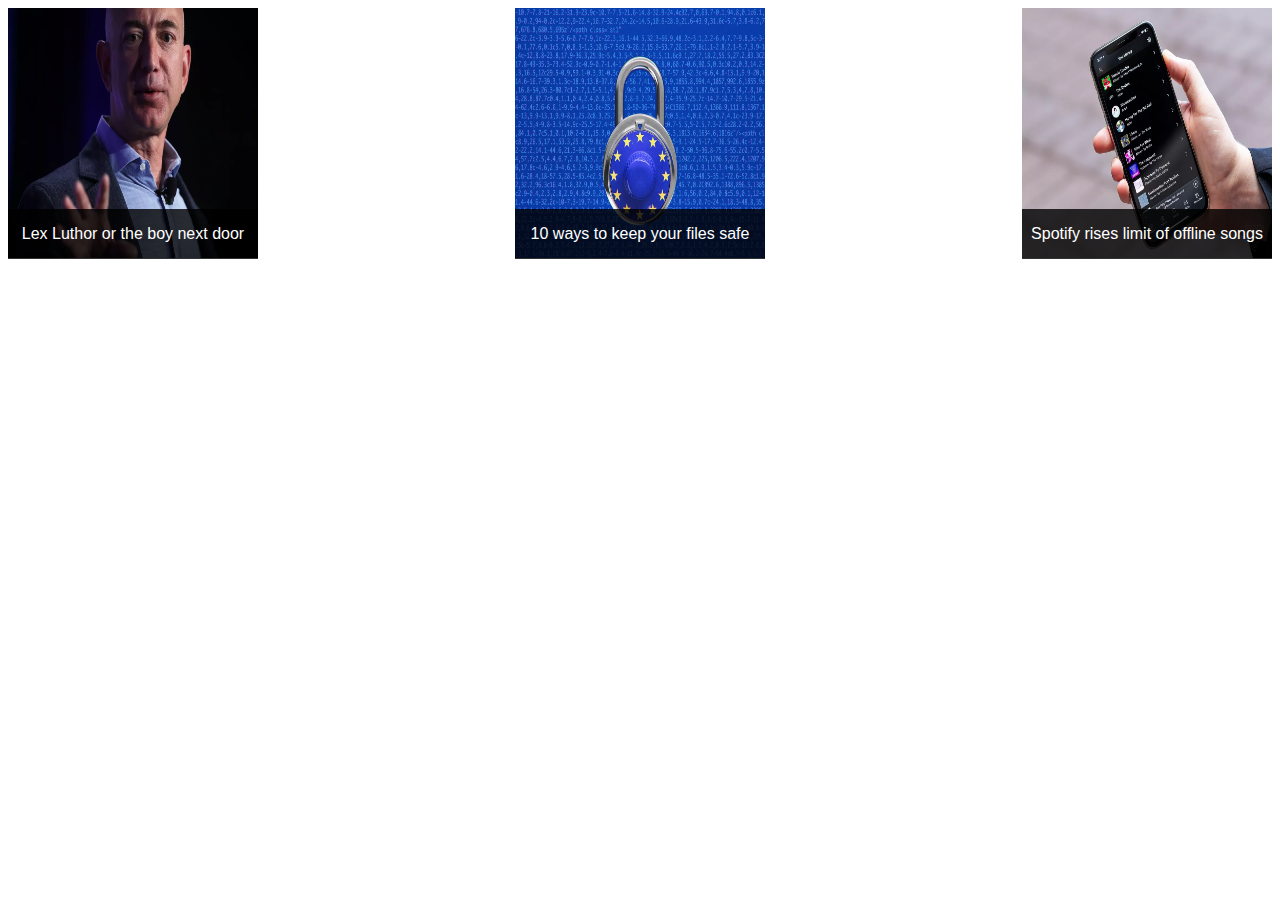
==== article.html @ c0ba4e61 "Version 1 Roughsheet" ====
<!DOCTYPE html>
<html lang="en">
  <head>
    <meta charset="UTF-8" />
    <meta http-equiv="X-UA-Compatible" content="IE=edge" />
    <meta name="viewport" content="width=device-width, initial-scale=1.0" />
    <title>Articles</title>
    <link rel="stylesheet" href="styles/article.css" />
  </head>
  <body>
    <div class="mainBoxNews">
      <div class="boxImage">
        <img class="bezos" src="img/jeff.png" />
        <div class="imageText"><p>Lex Luthor or the boy next door</p></div>
      </div>
      <div class="boxImage">
        <img class="doorlock" src="img/eu.png" />
        <div class="imageText"><p>10 ways to keep your files safe</p></div>
      </div>
      <div class="boxImage">
        <img class="spotify" src="img/phone.png" />
        <div class="imageText"><p>Spotify rises limit of offline songs</p></div>
      </div>
    </div>
  </body>
</html>
---- styles/article.css ----
.mainBoxNews{
    display:flex;
    flex-direction: row;
    justify-content: space-between;
}

.boxImage{
    text-align: center;
}

.mainBoxNews img{
    width: 250px;
    height: 250px;
}

.boxImage{
    position: relative;
    display: inline-block; /* Make the width of box same as image */
}
.boxImage .imageText{
    position: absolute;
    z-index: 999;
    margin: 0 auto;
    left: 0;
    right: 0;        
    text-align: center;
    bottom: 1%; /* Adjust this value to move the positioned div up and down */
    background: rgba(0, 0, 0, 0.8);
    font-family: Arial,sans-serif;
    color: #fff;
    width: 100%; /* Set the width of the positioned div */

}

/* -------Media Query------- */

/* Media Query for Mobile Devices */
@media (max-width: 480px) {
    .mainBoxNews {
        /* display:flex; */
        flex-direction: column;
    }

    /* .boxImage .imageText{
        font-size: 30px;
    } */


    .boxImage .imageText{
        
        width: 150px; /* Set the width of the positioned div */
    
    }
    
  }
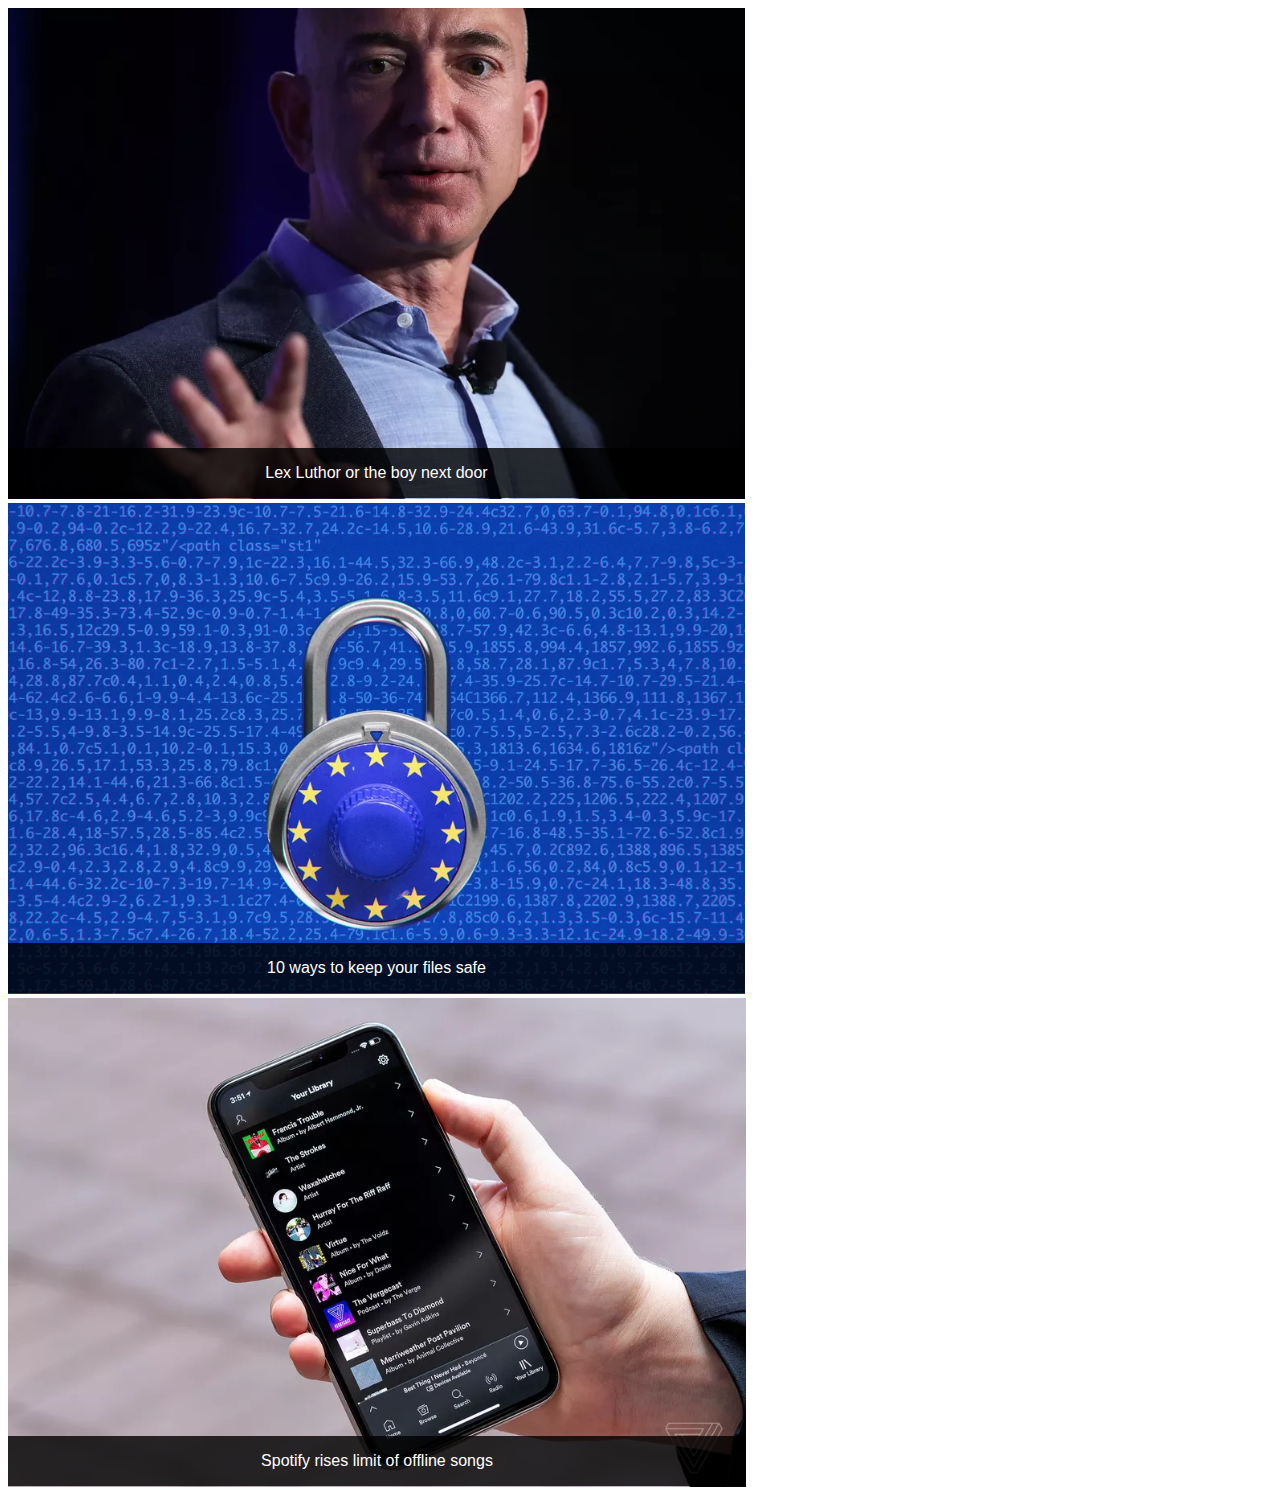
==== commit 5051ebf9: "Changes and Finishing Work on the footer" ====
--- a/article.html
+++ b/article.html
@@ -8,7 +8,8 @@
     <link rel="stylesheet" href="styles/article.css" />
   </head>
   <body>
-    <div class="mainBoxNews">
+    <!-- Main Box Container and images -->
+    <div class="mainBox">
       <div class="boxImage">
         <img class="bezos" src="img/jeff.png" />
         <div class="imageText"><p>Lex Luthor or the boy next door</p></div>
